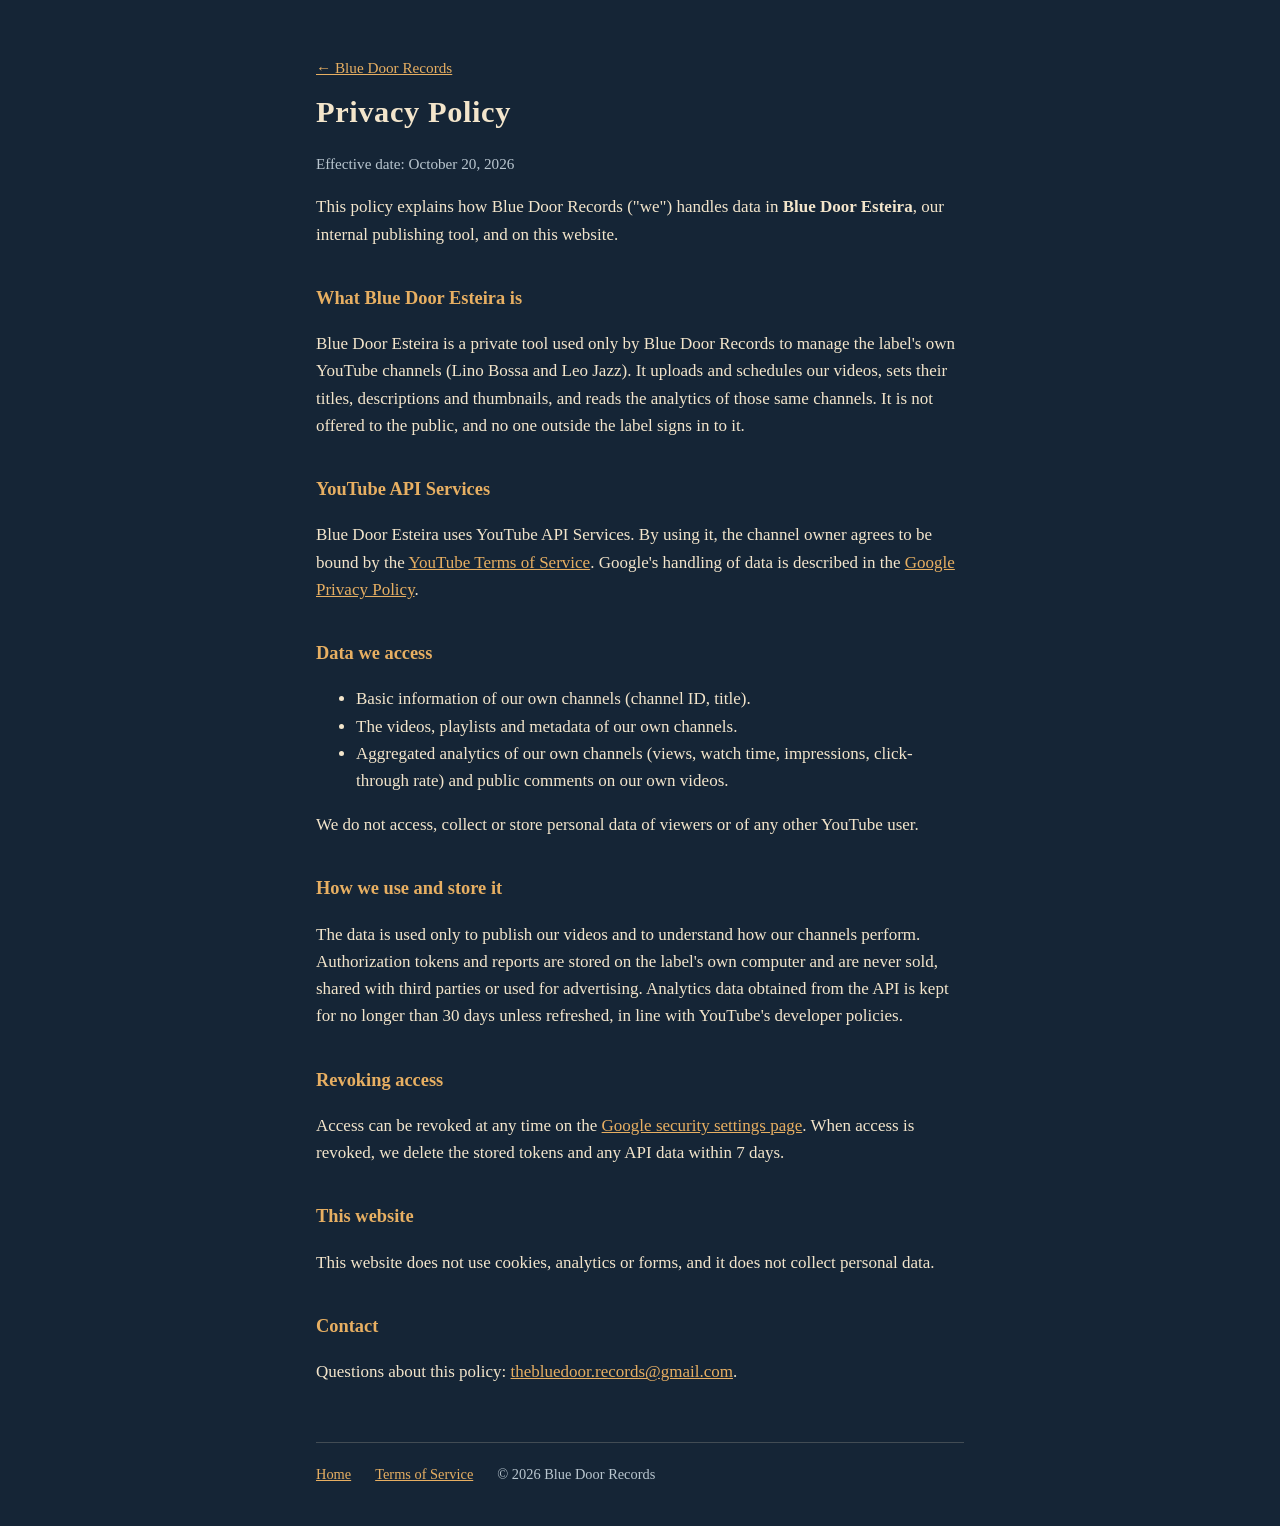
==== privacy.html @ 4ccf34dd "Blue Door Records site: home, privacy policy and terms" ====
<!doctype html>
<html lang="en">
<head>
<meta charset="utf-8">
<meta name="viewport" content="width=device-width, initial-scale=1">
<title>Privacy Policy · Blue Door Records</title>
<link rel="icon" href="logo.png">
<link rel="stylesheet" href="style.css">
</head>
<body>
<main class="wrap doc">
  <p class="back"><a href="index.html">← Blue Door Records</a></p>
  <h1>Privacy Policy</h1>
  <p class="meta">Effective date: October 20, 2026</p>

  <p>This policy explains how Blue Door Records ("we") handles data in <strong>Blue Door Esteira</strong>, our internal publishing tool, and on this website.</p>

  <h2>What Blue Door Esteira is</h2>
  <p>Blue Door Esteira is a private tool used only by Blue Door Records to manage the label's own YouTube channels (Lino Bossa and Leo Jazz). It uploads and schedules our videos, sets their titles, descriptions and thumbnails, and reads the analytics of those same channels. It is not offered to the public, and no one outside the label signs in to it.</p>

  <h2>YouTube API Services</h2>
  <p>Blue Door Esteira uses YouTube API Services. By using it, the channel owner agrees to be bound by the <a href="https://www.youtube.com/t/terms">YouTube Terms of Service</a>. Google's handling of data is described in the <a href="https://policies.google.com/privacy">Google Privacy Policy</a>.</p>

  <h2>Data we access</h2>
  <ul>
    <li>Basic information of our own channels (channel ID, title).</li>
    <li>The videos, playlists and metadata of our own channels.</li>
    <li>Aggregated analytics of our own channels (views, watch time, impressions, click-through rate) and public comments on our own videos.</li>
  </ul>
  <p>We do not access, collect or store personal data of viewers or of any other YouTube user.</p>

  <h2>How we use and store it</h2>
  <p>The data is used only to publish our videos and to understand how our channels perform. Authorization tokens and reports are stored on the label's own computer and are never sold, shared with third parties or used for advertising. Analytics data obtained from the API is kept for no longer than 30 days unless refreshed, in line with YouTube's developer policies.</p>

  <h2>Revoking access</h2>
  <p>Access can be revoked at any time on the <a href="https://myaccount.google.com/permissions">Google security settings page</a>. When access is revoked, we delete the stored tokens and any API data within 7 days.</p>

  <h2>This website</h2>
  <p>This website does not use cookies, analytics or forms, and it does not collect personal data.</p>

  <h2>Contact</h2>
  <p>Questions about this policy: <a href="mailto:thebluedoor.records@gmail.com">thebluedoor.records@gmail.com</a>.</p>

  <footer>
    <a href="index.html">Home</a>
    <a href="terms.html">Terms of Service</a>
    <span>© 2026 Blue Door Records</span>
  </footer>
</main>
</body>
</html>
---- style.css ----
:root {
  --noite: #152536;
  --porta: #427D96;
  --ambar: #E7AF62;
  --creme: #F3E5CB;
  --texto: #F3E5CB;
  --suave: #b9c6cf;
}

* { box-sizing: border-box; }

body {
  margin: 0;
  background: var(--noite);
  color: var(--texto);
  font: 17px/1.6 Georgia, "Palatino Linotype", Palatino, serif;
}

.wrap {
  max-width: 680px;
  margin: 0 auto;
  padding: 56px 16px 40px;
}

.hero { text-align: center; margin-bottom: 48px; }
.logo { width: 160px; height: 160px; border-radius: 50%; }
h1 { font-size: 2.2rem; margin: 20px 0 8px; letter-spacing: .02em; }
.doc h1 { font-size: 1.9rem; margin-top: 8px; }
h2 { color: var(--ambar); font-size: 1.15rem; margin: 36px 0 8px; }
.lede { color: var(--suave); font-size: 1.1rem; }
.meta { color: var(--suave); font-size: .95rem; }

a { color: var(--ambar); }
a:hover { color: var(--creme); }

.channels { list-style: none; padding: 0; margin: 0; }
.channels li {
  border-left: 3px solid var(--porta);
  padding: 8px 0 8px 16px;
  margin-bottom: 16px;
}
.channels a { font-size: 1.15rem; font-weight: bold; }
.channels span { display: block; color: var(--suave); }

.back { margin: 0; font-size: .95rem; }

footer {
  margin-top: 56px;
  padding-top: 20px;
  border-top: 1px solid rgba(243, 229, 203, .2);
  display: flex;
  flex-wrap: wrap;
  gap: 8px 24px;
  font-size: .9rem;
  color: var(--suave);
}
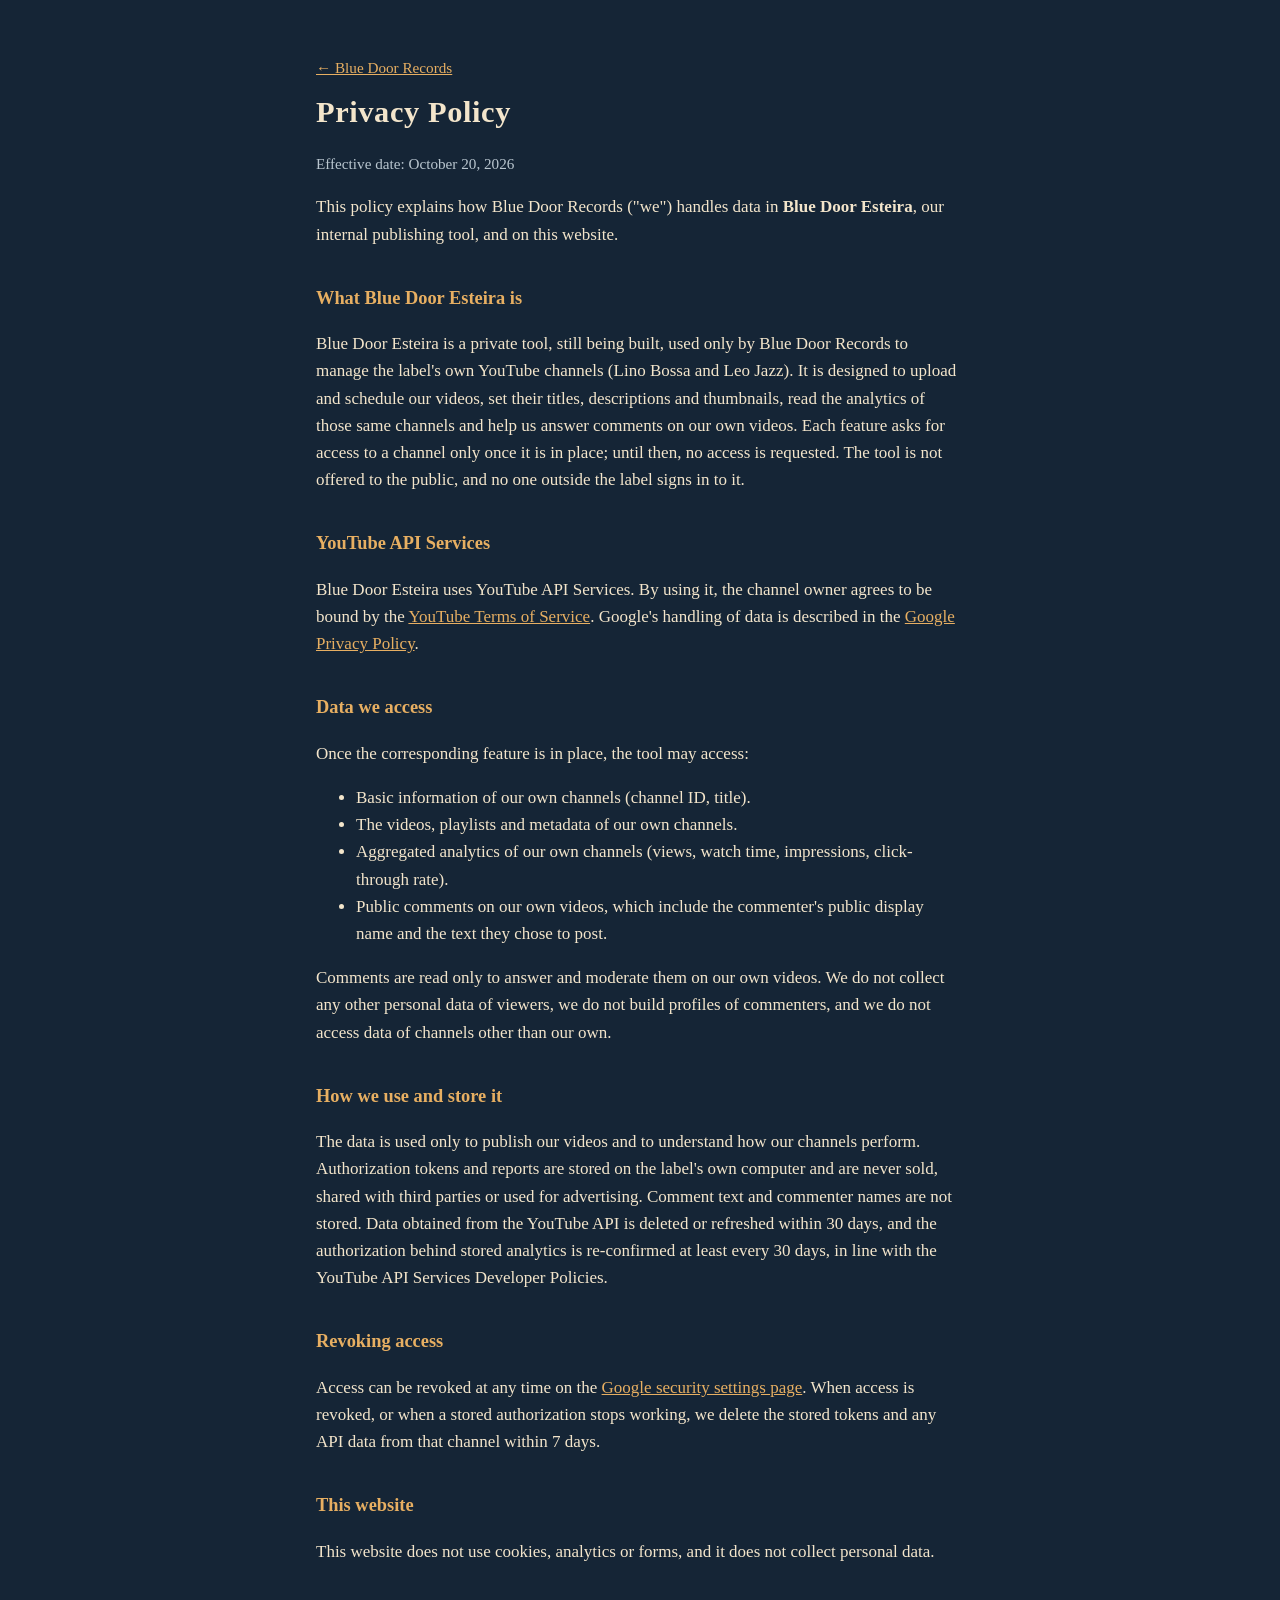
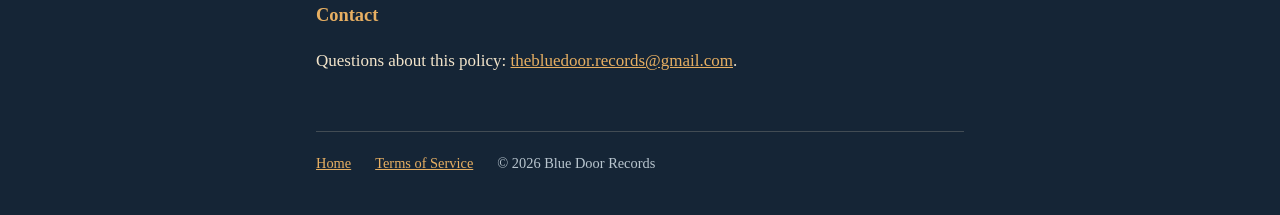
==== commit 56c4c81c: "Privacy and terms: features enabled one at a time, comments, retention and acceptance" ====
--- a/privacy.html
+++ b/privacy.html
@@ -16,24 +16,26 @@
   <p>This policy explains how Blue Door Records ("we") handles data in <strong>Blue Door Esteira</strong>, our internal publishing tool, and on this website.</p>
 
   <h2>What Blue Door Esteira is</h2>
-  <p>Blue Door Esteira is a private tool used only by Blue Door Records to manage the label's own YouTube channels (Lino Bossa and Leo Jazz). It uploads and schedules our videos, sets their titles, descriptions and thumbnails, and reads the analytics of those same channels. It is not offered to the public, and no one outside the label signs in to it.</p>
+  <p>Blue Door Esteira is a private tool, still being built, used only by Blue Door Records to manage the label's own YouTube channels (Lino Bossa and Leo Jazz). It is designed to upload and schedule our videos, set their titles, descriptions and thumbnails, read the analytics of those same channels and help us answer comments on our own videos. Each feature asks for access to a channel only once it is in place; until then, no access is requested. The tool is not offered to the public, and no one outside the label signs in to it.</p>
 
   <h2>YouTube API Services</h2>
   <p>Blue Door Esteira uses YouTube API Services. By using it, the channel owner agrees to be bound by the <a href="https://www.youtube.com/t/terms">YouTube Terms of Service</a>. Google's handling of data is described in the <a href="https://policies.google.com/privacy">Google Privacy Policy</a>.</p>
 
   <h2>Data we access</h2>
+  <p>Once the corresponding feature is in place, the tool may access:</p>
   <ul>
     <li>Basic information of our own channels (channel ID, title).</li>
     <li>The videos, playlists and metadata of our own channels.</li>
-    <li>Aggregated analytics of our own channels (views, watch time, impressions, click-through rate) and public comments on our own videos.</li>
+    <li>Aggregated analytics of our own channels (views, watch time, impressions, click-through rate).</li>
+    <li>Public comments on our own videos, which include the commenter's public display name and the text they chose to post.</li>
   </ul>
-  <p>We do not access, collect or store personal data of viewers or of any other YouTube user.</p>
+  <p>Comments are read only to answer and moderate them on our own videos. We do not collect any other personal data of viewers, we do not build profiles of commenters, and we do not access data of channels other than our own.</p>
 
   <h2>How we use and store it</h2>
-  <p>The data is used only to publish our videos and to understand how our channels perform. Authorization tokens and reports are stored on the label's own computer and are never sold, shared with third parties or used for advertising. Analytics data obtained from the API is kept for no longer than 30 days unless refreshed, in line with YouTube's developer policies.</p>
+  <p>The data is used only to publish our videos and to understand how our channels perform. Authorization tokens and reports are stored on the label's own computer and are never sold, shared with third parties or used for advertising. Comment text and commenter names are not stored. Data obtained from the YouTube API is deleted or refreshed within 30 days, and the authorization behind stored analytics is re-confirmed at least every 30 days, in line with the YouTube API Services Developer Policies.</p>
 
   <h2>Revoking access</h2>
-  <p>Access can be revoked at any time on the <a href="https://myaccount.google.com/permissions">Google security settings page</a>. When access is revoked, we delete the stored tokens and any API data within 7 days.</p>
+  <p>Access can be revoked at any time on the <a href="https://myaccount.google.com/permissions">Google security settings page</a>. When access is revoked, or when a stored authorization stops working, we delete the stored tokens and any API data from that channel within 7 days.</p>
 
   <h2>This website</h2>
   <p>This website does not use cookies, analytics or forms, and it does not collect personal data.</p>
